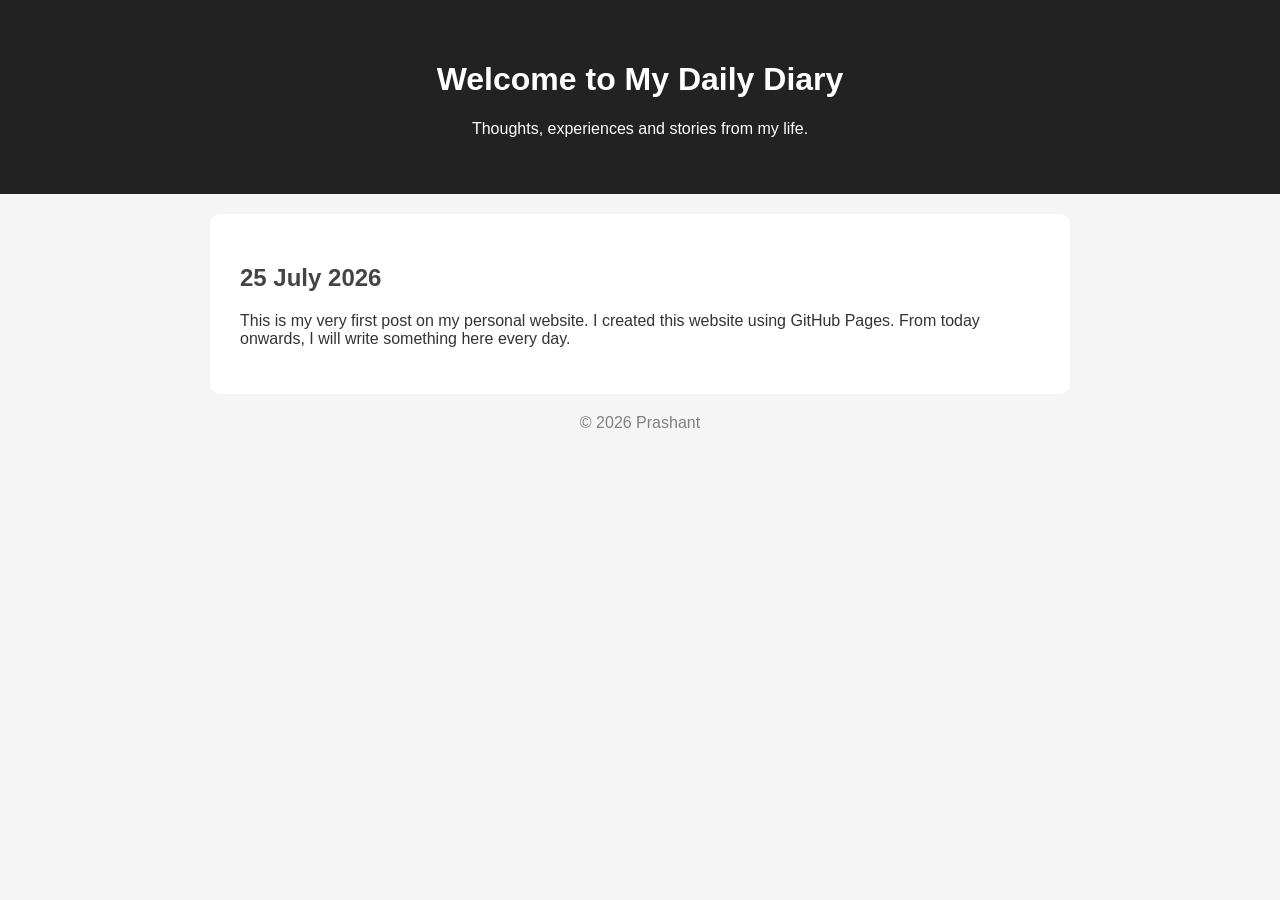
==== index.html @ 3cdea770 "Create Homepage" ====
<!DOCTYPE html>
<html lang="en">
<head>
<meta charset="UTF-8">
<meta name="viewport" content="width=device-width, initial-scale=1.0">
<title>Prashant's Diary</title>

<style>
body{
    font-family: Arial, sans-serif;
    background:#f5f5f5;
    margin:0;
    color:#333;
}
header{
    background:#222;
    color:white;
    text-align:center;
    padding:40px;
}
main{
    max-width:800px;
    margin:auto;
    background:white;
    padding:30px;
    margin-top:20px;
    border-radius:10px;
}
h2{
    color:#444;
}
footer{
    text-align:center;
    padding:20px;
    color:gray;
}
</style>
</head>

<body>

<header>
<h1>Welcome to My Daily Diary</h1>
<p>Thoughts, experiences and stories from my life.</p>
</header>

<main>

<h2>25 July 2026</h2>

<p>
This is my very first post on my personal website.
I created this website using GitHub Pages.
From today onwards, I will write something here every day.
</p>

</main>

<footer>
© 2026 Prashant
</footer>

</body>
</html>
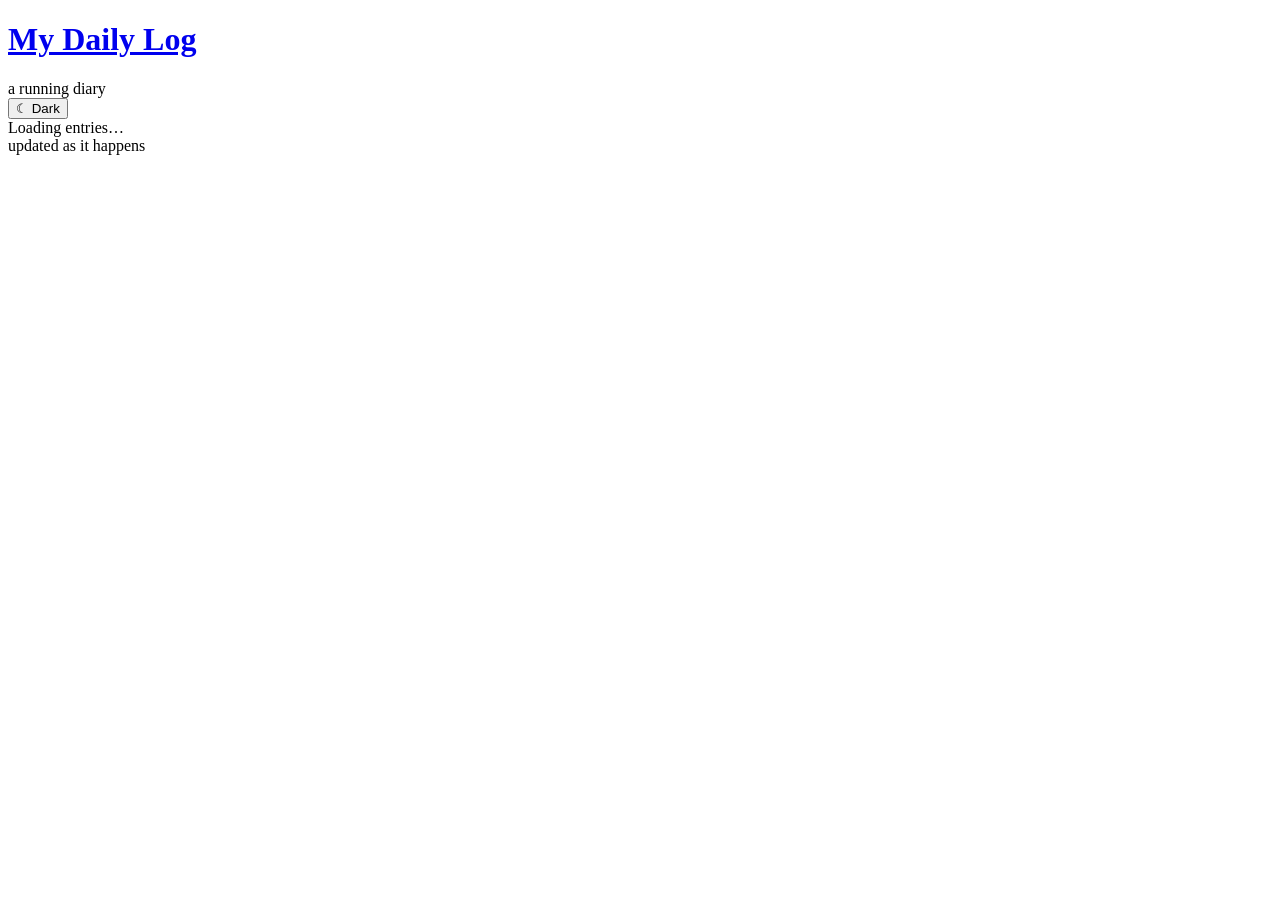
==== commit ad0c0e19: "Update index.html" ====
--- a/index.html
+++ b/index.html
@@ -2,63 +2,53 @@
 <html lang="en">
 <head>
 <meta charset="UTF-8">
-<meta name="viewport" content="width=device-width, initial-scale=1.0">
-<title>Prashant's Diary</title>
+<meta name="viewport" content="width=device-width, initial-scale=1">
+<title>My Daily Log</title>
+<meta name="description" content="A daily diary — short entries, posted any time, from anywhere.">
 
-<style>
-body{
-    font-family: Arial, sans-serif;
-    background:#f5f5f5;
-    margin:0;
-    color:#333;
+<!-- Open Graph / social preview -->
+<meta property="og:type" content="website">
+<meta property="og:title" content="My Daily Log">
+<meta property="og:description" content="A daily diary — short entries, posted any time, from anywhere.">
+<meta property="og:url" content="https://prazzhant.github.io/">
+
+<!-- Canonical + crawl hints -->
+<link rel="canonical" href="https://prazzhant.github.io/">
+<meta name="robots" content="index, follow">
+
+<link rel="preconnect" href="https://fonts.googleapis.com">
+<link rel="preconnect" href="https://fonts.gstatic.com" crossorigin>
+<link href="https://fonts.googleapis.com/css2?family=Newsreader:wght@500;600&family=Inter:wght@400;500&family=IBM+Plex+Mono:wght@400;500&display=swap" rel="stylesheet">
+<link rel="stylesheet" href="style.css">
+
+<script type="application/ld+json">
+{
+  "@context": "https://schema.org",
+  "@type": "Blog",
+  "name": "My Daily Log",
+  "description": "A daily diary — short entries, posted any time, from anywhere.",
+  "url": "https://prazzhant.github.io/"
 }
-header{
-    background:#222;
-    color:white;
-    text-align:center;
-    padding:40px;
-}
-main{
-    max-width:800px;
-    margin:auto;
-    background:white;
-    padding:30px;
-    margin-top:20px;
-    border-radius:10px;
-}
-h2{
-    color:#444;
-}
-footer{
-    text-align:center;
-    padding:20px;
-    color:gray;
-}
-</style>
+</script>
 </head>
+<body>
+<div class="wrap">
+  <header class="site-header">
+    <div>
+      <h1 class="site-title"><a href="./">My Daily Log</a></h1>
+      <span class="site-sub">a running diary</span>
+    </div>
+    <button id="themeToggle" class="theme-toggle" type="button">☾ Dark</button>
+  </header>
 
-<body>
+  <main id="feed" aria-live="polite">
+    <div class="empty-state">Loading entries…</div>
+  </main>
 
-<header>
-<h1>Welcome to My Daily Diary</h1>
-<p>Thoughts, experiences and stories from my life.</p>
-</header>
-
-<main>
-
-<h2>25 July 2026</h2>
-
-<p>
-This is my very first post on my personal website.
-I created this website using GitHub Pages.
-From today onwards, I will write something here every day.
-</p>
-
-</main>
-
-<footer>
-© 2026 Prashant
-</footer>
-
+  <footer class="site-footer">
+    updated as it happens
+  </footer>
+</div>
+<script src="app.js"></script>
 </body>
 </html>
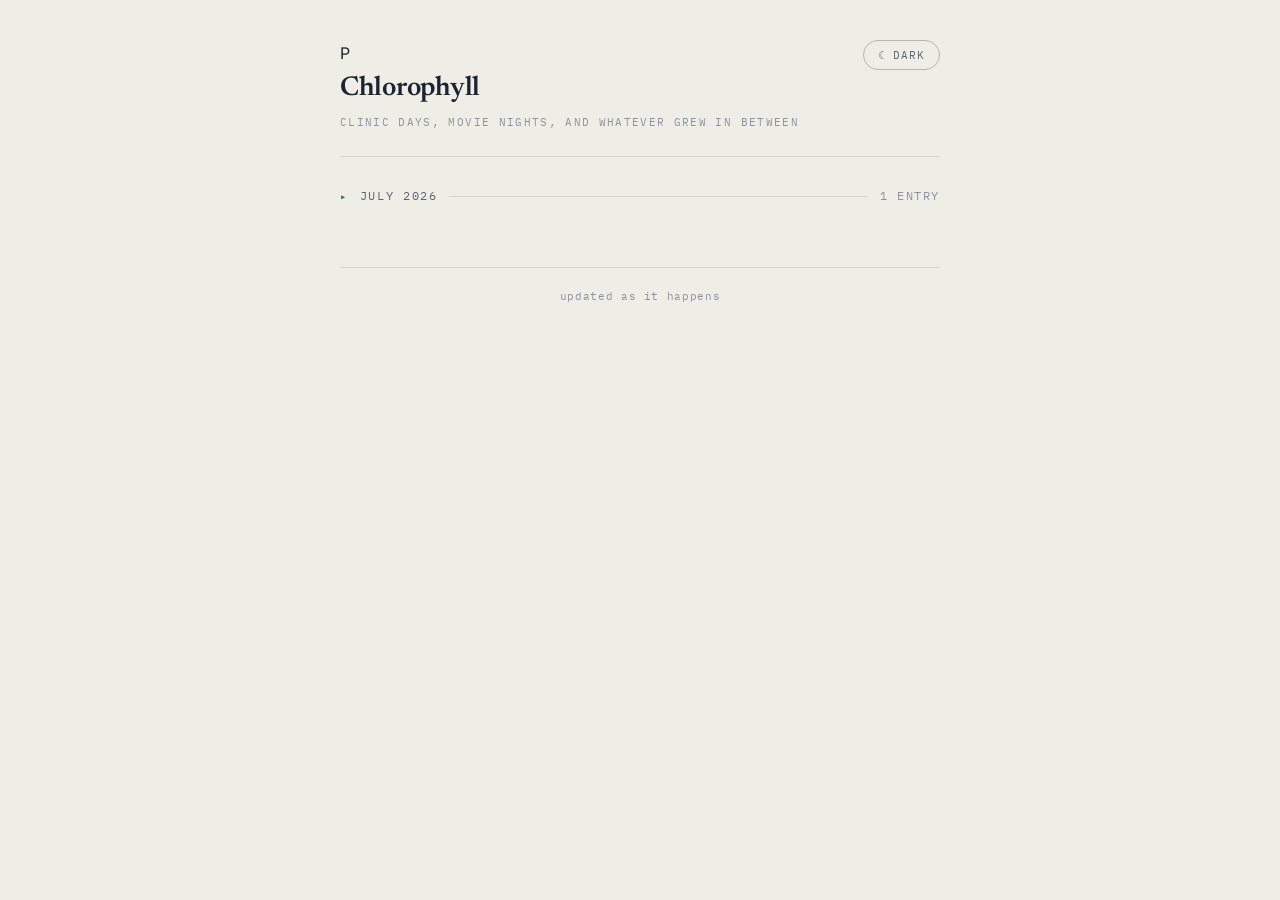
==== commit 33020607: "Update index.html" ====
--- a/index.html
+++ b/index.html
@@ -3,13 +3,13 @@
 <head>
 <meta charset="UTF-8">
 <meta name="viewport" content="width=device-width, initial-scale=1">
-<title>My Daily Log</title>
-<meta name="description" content="A daily diary — short entries, posted any time, from anywhere.">
+<title>Chlorophyll</title>
+<meta name="description" content="Clinic days, movie nights, and whatever else grew in between.">
 
 <!-- Open Graph / social preview -->
 <meta property="og:type" content="website">
-<meta property="og:title" content="My Daily Log">
-<meta property="og:description" content="A daily diary — short entries, posted any time, from anywhere.">
+<meta property="og:title" content="Chlorophyll">
+<meta property="og:description" content="Clinic days, movie nights, and whatever else grew in between.">
 <meta property="og:url" content="https://prazzhant.github.io/">
 
 <!-- Canonical + crawl hints -->
@@ -25,8 +25,8 @@
 {
   "@context": "https://schema.org",
   "@type": "Blog",
-  "name": "My Daily Log",
-  "description": "A daily diary — short entries, posted any time, from anywhere.",
+  "name": "Chlorophyll",
+  "description": "Clinic days, movie nights, and whatever else grew in between.",
   "url": "https://prazzhant.github.io/"
 }
 </script>
@@ -34,9 +34,15 @@
 <body>
 <div class="wrap">
   <header class="site-header">
-    <div>
-      <h1 class="site-title"><a href="./">My Daily Log</a></h1>
-      <span class="site-sub">a running diary</span>
+    <div class="site-header-left">
+      <div class="avatar-wrap">
+        <span class="avatar-fallback">P</span>
+        <img src="profile.jpg" alt="" class="avatar" onerror="this.style.display='none'">
+      </div>
+      <div>
+        <h1 class="site-title"><a href="./">Chlorophyll</a></h1>
+        <span class="site-sub">clinic days, movie nights, and whatever grew in between</span>
+      </div>
     </div>
     <button id="themeToggle" class="theme-toggle" type="button">☾ Dark</button>
   </header>
--- a/style.css
+++ b/style.css
@@ -0,0 +1,419 @@
+/* ============================================================
+   Design tokens — "ledger" concept: a daily diary read like a
+   bound logbook. Ink-on-paper in light mode, ink-well in dark.
+   ============================================================ */
+:root {
+  --bg: #efeee6;
+  --ink: #1b2430;
+  --ink-soft: #5b6472;
+  --ink-faint: #8b93a0;
+  --accent: #2f6f62;
+  --accent-ink: #ffffff;
+  --rule: #d6d3c5;
+  --rule-strong: #b9b6a6;
+  --danger: #a3402f;
+  --focus: #2f6f62;
+
+  --font-display: "Newsreader", Georgia, "Times New Roman", serif;
+  --font-body: "Inter", -apple-system, BlinkMacSystemFont, "Segoe UI", sans-serif;
+  --font-mono: "IBM Plex Mono", ui-monospace, "SFMono-Regular", Menlo, monospace;
+
+  color-scheme: light;
+}
+
+html[data-theme="dark"] {
+  --bg: #14181d;
+  --ink: #e8e6de;
+  --ink-soft: #a8afae;
+  --ink-faint: #737b7a;
+  --accent: #5fc9b4;
+  --accent-ink: #0c1210;
+  --rule: #2a3038;
+  --rule-strong: #3a424c;
+  --danger: #e08a76;
+  --focus: #5fc9b4;
+  color-scheme: dark;
+}
+
+* { box-sizing: border-box; }
+
+html {
+  -webkit-text-size-adjust: 100%;
+}
+
+body {
+  margin: 0;
+  background: var(--bg);
+  color: var(--ink);
+  font-family: var(--font-body);
+  line-height: 1.6;
+  transition: background 0.25s ease, color 0.25s ease;
+}
+
+@media (prefers-reduced-motion: reduce) {
+  * { transition: none !important; animation: none !important; }
+}
+
+a { color: var(--accent); }
+
+:focus-visible {
+  outline: 2px solid var(--focus);
+  outline-offset: 3px;
+}
+
+.wrap {
+  max-width: 640px;
+  margin: 0 auto;
+  padding: 0 20px 96px;
+}
+
+/* ---------- Header ---------- */
+.site-header {
+  display: flex;
+  align-items: baseline;
+  justify-content: space-between;
+  padding: 40px 0 24px;
+  border-bottom: 1px solid var(--rule);
+  margin-bottom: 8px;
+}
+
+.site-title {
+  font-family: var(--font-display);
+  font-weight: 600;
+  font-size: 1.7rem;
+  letter-spacing: -0.01em;
+  margin: 0;
+}
+
+.site-title a { color: var(--ink); text-decoration: none; }
+
+.site-sub {
+  display: block;
+  font-family: var(--font-mono);
+  font-size: 0.7rem;
+  letter-spacing: 0.12em;
+  text-transform: uppercase;
+  color: var(--ink-faint);
+  margin-top: 4px;
+}
+
+.theme-toggle {
+  font-family: var(--font-mono);
+  font-size: 0.7rem;
+  letter-spacing: 0.08em;
+  text-transform: uppercase;
+  background: none;
+  border: 1px solid var(--rule-strong);
+  color: var(--ink-soft);
+  border-radius: 999px;
+  padding: 7px 14px;
+  cursor: pointer;
+  white-space: nowrap;
+}
+
+.theme-toggle:hover { border-color: var(--accent); color: var(--accent); }
+
+/* ---------- Month groups (the "ledger tabs") ---------- */
+.month-group {
+  border: none;
+  margin: 0;
+  padding: 0;
+}
+
+.month-group + .month-group {
+  margin-top: 4px;
+}
+
+.month-summary {
+  list-style: none;
+  cursor: pointer;
+  display: flex;
+  align-items: center;
+  gap: 12px;
+  padding: 22px 0 14px;
+  font-family: var(--font-mono);
+  font-size: 0.72rem;
+  letter-spacing: 0.14em;
+  text-transform: uppercase;
+  color: var(--ink-soft);
+  user-select: none;
+}
+
+.month-summary::-webkit-details-marker { display: none; }
+
+.month-summary::before {
+  content: "▸";
+  display: inline-block;
+  transition: transform 0.15s ease;
+  color: var(--accent);
+  font-size: 0.65rem;
+}
+
+details[open] > .month-summary::before {
+  transform: rotate(90deg);
+}
+
+.month-summary .rule {
+  flex: 1;
+  height: 1px;
+  background: var(--rule);
+}
+
+.month-summary .count {
+  color: var(--ink-faint);
+  font-weight: 400;
+}
+
+/* ---------- Entries ---------- */
+.entry {
+  padding: 22px 0;
+  border-bottom: 1px solid var(--rule);
+}
+
+.entry:last-child { border-bottom: none; }
+
+.entry-stamp {
+  font-family: var(--font-mono);
+  font-size: 0.72rem;
+  letter-spacing: 0.08em;
+  color: var(--accent);
+  margin-bottom: 6px;
+}
+
+.entry-title {
+  font-family: var(--font-display);
+  font-weight: 600;
+  font-size: 1.4rem;
+  line-height: 1.3;
+  margin: 0 0 10px;
+  letter-spacing: -0.01em;
+}
+
+.entry-body { color: var(--ink); }
+.entry-body p { margin: 0 0 0.9em; }
+.entry-body p:last-child { margin-bottom: 0; }
+
+/* ---------- Empty state ---------- */
+.empty-state {
+  padding: 64px 0;
+  text-align: center;
+  color: var(--ink-soft);
+  font-family: var(--font-mono);
+  font-size: 0.85rem;
+}
+
+/* ---------- Footer ---------- */
+.site-footer {
+  margin-top: 48px;
+  padding-top: 20px;
+  border-top: 1px solid var(--rule);
+  font-family: var(--font-mono);
+  font-size: 0.68rem;
+  letter-spacing: 0.06em;
+  color: var(--ink-faint);
+  text-align: center;
+}
+
+/* ============================================================
+   Admin page
+   ============================================================ */
+.admin-wrap {
+  max-width: 520px;
+  margin: 0 auto;
+  padding: 32px 20px 80px;
+}
+
+.admin-card {
+  border: 1px solid var(--rule-strong);
+  border-radius: 10px;
+  padding: 20px;
+  margin-bottom: 16px;
+  background: var(--bg);
+}
+
+.field-label {
+  display: block;
+  font-family: var(--font-mono);
+  font-size: 0.68rem;
+  letter-spacing: 0.1em;
+  text-transform: uppercase;
+  color: var(--ink-soft);
+  margin-bottom: 6px;
+}
+
+.field-input,
+.field-textarea {
+  width: 100%;
+  font-family: var(--font-body);
+  font-size: 1rem;
+  color: var(--ink);
+  background: var(--bg);
+  border: 1px solid var(--rule-strong);
+  border-radius: 8px;
+  padding: 12px 14px;
+  margin-bottom: 16px;
+}
+
+.field-input:focus, .field-textarea:focus {
+  border-color: var(--accent);
+}
+
+.field-textarea {
+  min-height: 220px;
+  resize: vertical;
+  line-height: 1.55;
+}
+
+.field-title {
+  font-family: var(--font-display);
+  font-size: 1.25rem;
+}
+
+.btn {
+  display: block;
+  width: 100%;
+  font-family: var(--font-mono);
+  font-size: 0.85rem;
+  letter-spacing: 0.06em;
+  text-transform: uppercase;
+  background: var(--accent);
+  color: var(--accent-ink);
+  border: none;
+  border-radius: 8px;
+  padding: 16px;
+  cursor: pointer;
+}
+
+.btn:disabled { opacity: 0.5; cursor: wait; }
+
+.btn-secondary {
+  background: none;
+  border: 1px solid var(--rule-strong);
+  color: var(--ink-soft);
+  margin-top: 10px;
+}
+
+.status-msg {
+  font-family: var(--font-mono);
+  font-size: 0.8rem;
+  margin-top: 14px;
+  padding: 10px 12px;
+  border-radius: 6px;
+  display: none;
+}
+
+.status-msg.show { display: block; }
+.status-msg.ok { background: rgba(47,111,98,0.12); color: var(--accent); }
+.status-msg.err { background: rgba(163,64,47,0.12); color: var(--danger); }
+
+.admin-title {
+  font-family: var(--font-display);
+  font-size: 1.6rem;
+  margin: 0 0 4px;
+}
+
+.admin-note {
+  font-family: var(--font-mono);
+  font-size: 0.7rem;
+  color: var(--ink-faint);
+  line-height: 1.6;
+  margin-bottom: 24px;
+}
+
+.settings-toggle {
+  background: none;
+  border: none;
+  color: var(--ink-faint);
+  font-family: var(--font-mono);
+  font-size: 0.7rem;
+  text-decoration: underline;
+  cursor: pointer;
+  padding: 0;
+  margin-bottom: 20px;
+}
+
+.photo-row {
+  display: flex;
+  gap: 10px;
+  margin: -6px 0 16px;
+}
+
+.btn-photo {
+  flex: 1;
+  font-family: var(--font-mono);
+  font-size: 0.78rem;
+  letter-spacing: 0.04em;
+  background: none;
+  border: 1px dashed var(--rule-strong);
+  color: var(--ink-soft);
+  border-radius: 8px;
+  padding: 12px;
+  cursor: pointer;
+}
+
+.btn-photo:disabled { opacity: 0.5; cursor: wait; }
+
+.manage-list {
+  margin-top: 14px;
+  border-top: 1px solid var(--rule);
+}
+
+.manage-item {
+  display: flex;
+  align-items: center;
+  gap: 10px;
+  padding: 12px 0;
+  border-bottom: 1px solid var(--rule);
+}
+
+.manage-item-info { flex: 1; min-width: 0; }
+
+.manage-item-title {
+  font-family: var(--font-body);
+  font-weight: 500;
+  font-size: 0.92rem;
+  overflow: hidden;
+  text-overflow: ellipsis;
+  white-space: nowrap;
+}
+
+.manage-item-date {
+  font-family: var(--font-mono);
+  font-size: 0.68rem;
+  color: var(--ink-faint);
+  margin-top: 2px;
+}
+
+.btn-delete {
+  font-family: var(--font-mono);
+  font-size: 0.68rem;
+  letter-spacing: 0.05em;
+  text-transform: uppercase;
+  background: none;
+  border: 1px solid var(--danger);
+  color: var(--danger);
+  border-radius: 6px;
+  padding: 8px 12px;
+  cursor: pointer;
+  white-space: nowrap;
+}
+
+.btn-load {
+  font-family: var(--font-mono);
+  font-size: 0.8rem;
+  background: none;
+  border: 1px solid var(--rule-strong);
+  color: var(--ink-soft);
+  border-radius: 8px;
+  padding: 12px;
+  width: 100%;
+  cursor: pointer;
+}
+
+.entry-body img {
+  max-width: 100%;
+  height: auto;
+  border-radius: 6px;
+  margin: 10px 0;
+  display: block;
+}
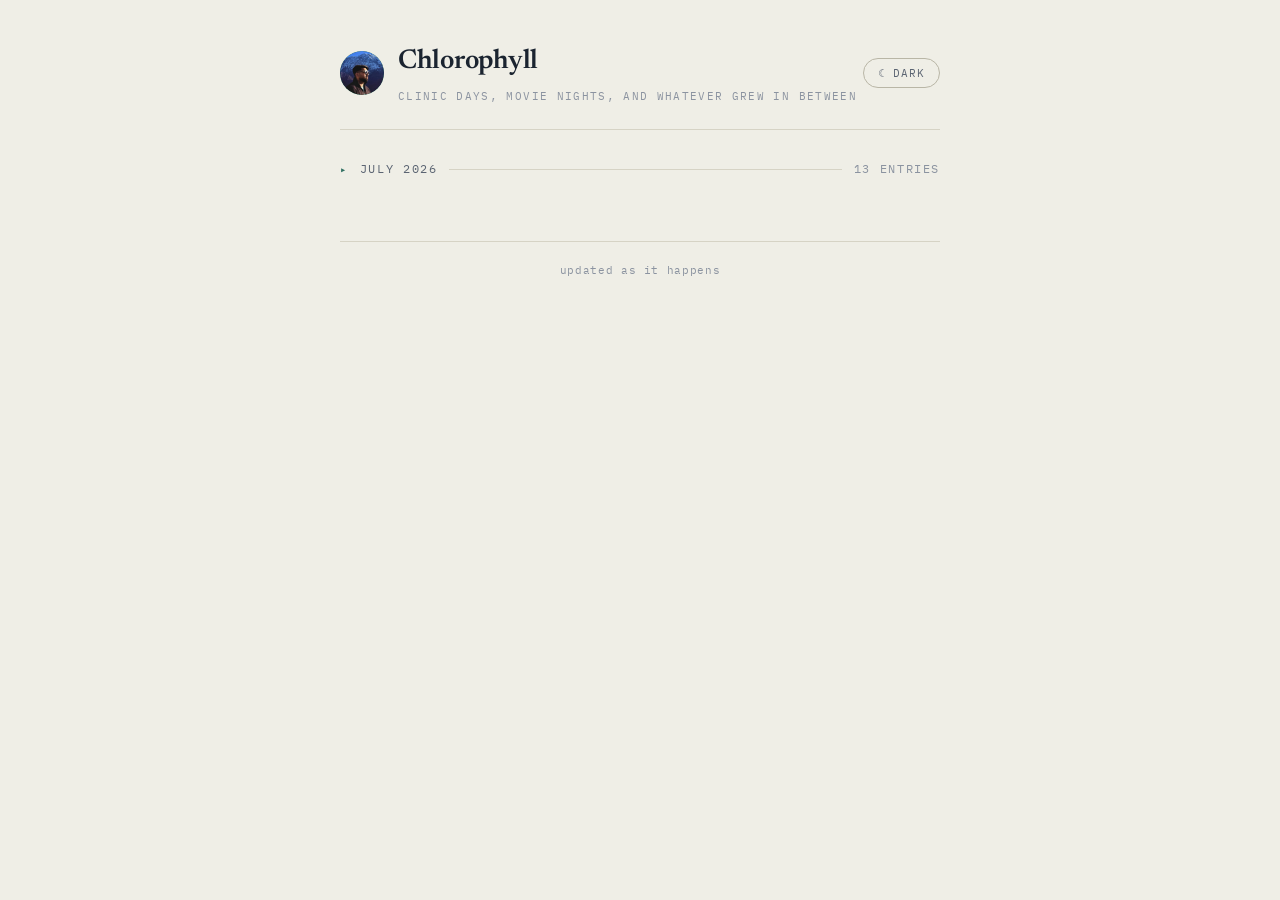
==== commit ad64b66f: "Update index.html" ====
--- a/index.html
+++ b/index.html
@@ -3,6 +3,7 @@
 <head>
 <meta charset="UTF-8">
 <meta name="viewport" content="width=device-width, initial-scale=1">
+<meta name="google-site-verification" content="xd5LikW5WF0AX3nEWi7-VMzSgWY-dJQC_i06GwuVYgI" />
 <title>Chlorophyll</title>
 <meta name="description" content="Clinic days, movie nights, and whatever else grew in between.">
 
--- a/style.css
+++ b/style.css
@@ -70,11 +70,49 @@
 /* ---------- Header ---------- */
 .site-header {
   display: flex;
-  align-items: baseline;
+  align-items: center;
   justify-content: space-between;
   padding: 40px 0 24px;
   border-bottom: 1px solid var(--rule);
   margin-bottom: 8px;
+}
+
+.site-header-left {
+  display: flex;
+  align-items: center;
+  gap: 14px;
+  min-width: 0;
+}
+
+.avatar-wrap {
+  position: relative;
+  width: 44px;
+  height: 44px;
+  flex-shrink: 0;
+  border-radius: 50%;
+  overflow: hidden;
+  background: var(--accent);
+}
+
+.avatar-fallback {
+  position: absolute;
+  inset: 0;
+  display: flex;
+  align-items: center;
+  justify-content: center;
+  font-family: var(--font-display);
+  font-size: 1.1rem;
+  font-weight: 600;
+  color: var(--accent-ink);
+}
+
+.avatar {
+  position: relative;
+  width: 44px;
+  height: 44px;
+  border-radius: 50%;
+  object-fit: cover;
+  display: block;
 }
 
 .site-title {
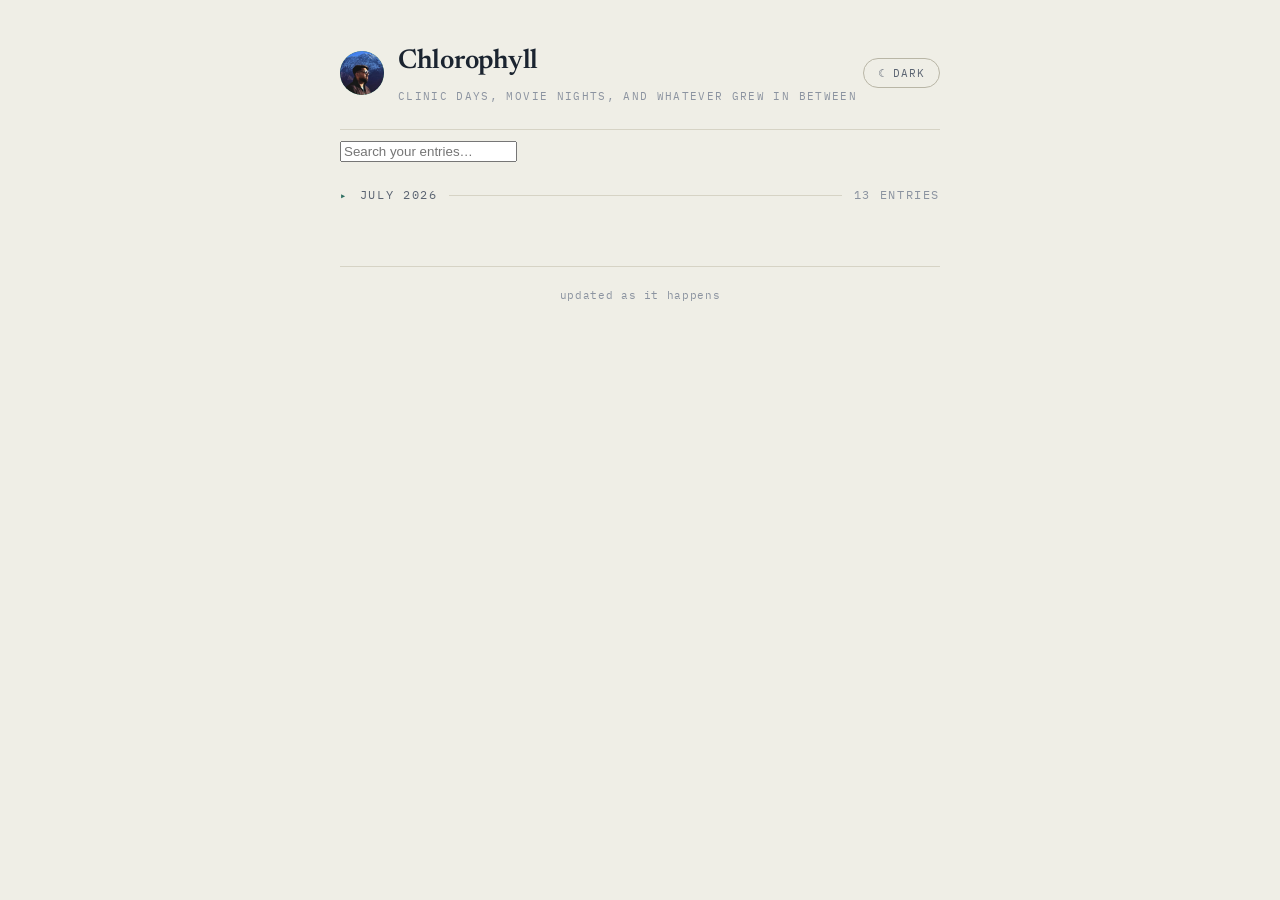
==== commit 4ed32c3d: "Update index.html" ====
--- a/index.html
+++ b/index.html
@@ -48,6 +48,10 @@
     <button id="themeToggle" class="theme-toggle" type="button">☾ Dark</button>
   </header>
 
+  <div class="search-wrap">
+    <input id="searchBox" type="search" class="search-input" placeholder="Search your entries…" autocomplete="off">
+  </div>
+
   <main id="feed" aria-live="polite">
     <div class="empty-state">Loading entries…</div>
   </main>
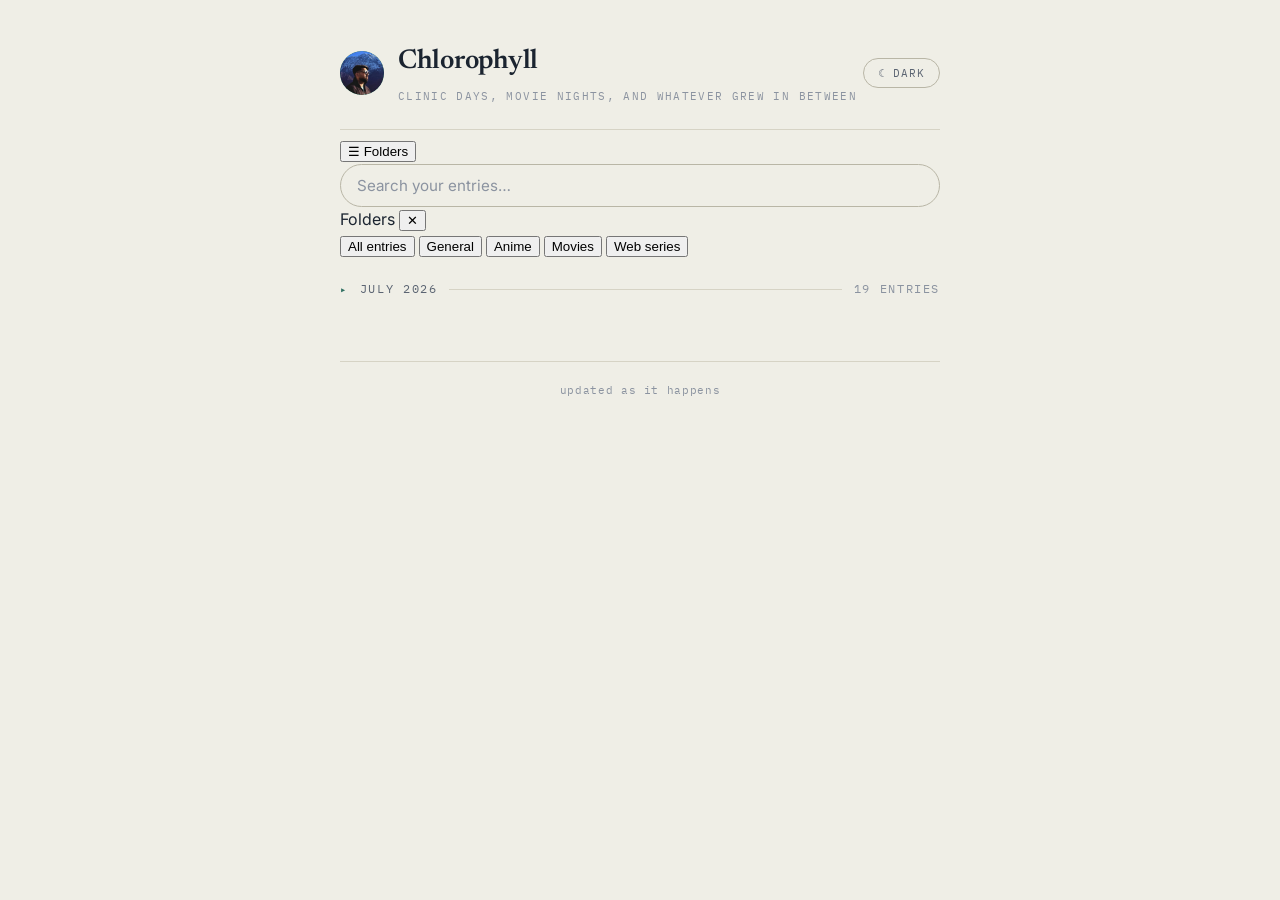
==== commit f4757439: "Update index.html" ====
--- a/index.html
+++ b/index.html
@@ -48,9 +48,27 @@
     <button id="themeToggle" class="theme-toggle" type="button">☾ Dark</button>
   </header>
 
-  <div class="search-wrap">
+  <div class="toolbar">
+    <button id="foldersBtn" class="folder-btn" type="button">☰ Folders</button>
     <input id="searchBox" type="search" class="search-input" placeholder="Search your entries…" autocomplete="off">
   </div>
+  <div id="activeFolder" class="active-folder" style="display:none;">
+    <span id="activeFolderLabel"></span>
+    <button id="clearFolder" type="button">✕ clear</button>
+  </div>
+
+  <div id="drawerBackdrop" class="drawer-backdrop"></div>
+  <nav id="drawer" class="drawer" aria-label="Folders">
+    <div class="drawer-head">
+      <span class="drawer-title">Folders</span>
+      <button id="drawerClose" class="drawer-close" type="button">✕</button>
+    </div>
+    <button class="drawer-item" data-folder="all">All entries</button>
+    <button class="drawer-item" data-folder="general">General</button>
+    <button class="drawer-item" data-folder="anime">Anime</button>
+    <button class="drawer-item" data-folder="movies">Movies</button>
+    <button class="drawer-item" data-folder="webseries">Web series</button>
+  </nav>
 
   <main id="feed" aria-live="polite">
     <div class="empty-state">Loading entries…</div>
--- a/style.css
+++ b/style.css
@@ -151,6 +151,43 @@
 
 .theme-toggle:hover { border-color: var(--accent); color: var(--accent); }
 
+/* ---------- Search ---------- */
+.search-wrap {
+  padding: 18px 0 4px;
+}
+
+.search-input {
+  width: 100%;
+  font-family: var(--font-body);
+  font-size: 0.95rem;
+  color: var(--ink);
+  background: var(--bg);
+  border: 1px solid var(--rule-strong);
+  border-radius: 999px;
+  padding: 11px 16px;
+}
+
+.search-input::placeholder { color: var(--ink-faint); }
+.search-input:focus { border-color: var(--accent); }
+
+.search-input::-webkit-search-cancel-button { cursor: pointer; }
+
+.search-results-heading {
+  font-family: var(--font-mono);
+  font-size: 0.7rem;
+  letter-spacing: 0.1em;
+  text-transform: uppercase;
+  color: var(--ink-soft);
+  padding: 22px 0 4px;
+}
+
+mark {
+  background: var(--accent);
+  color: var(--accent-ink);
+  border-radius: 3px;
+  padding: 0 2px;
+}
+
 /* ---------- Month groups (the "ledger tabs") ---------- */
 .month-group {
   border: none;
